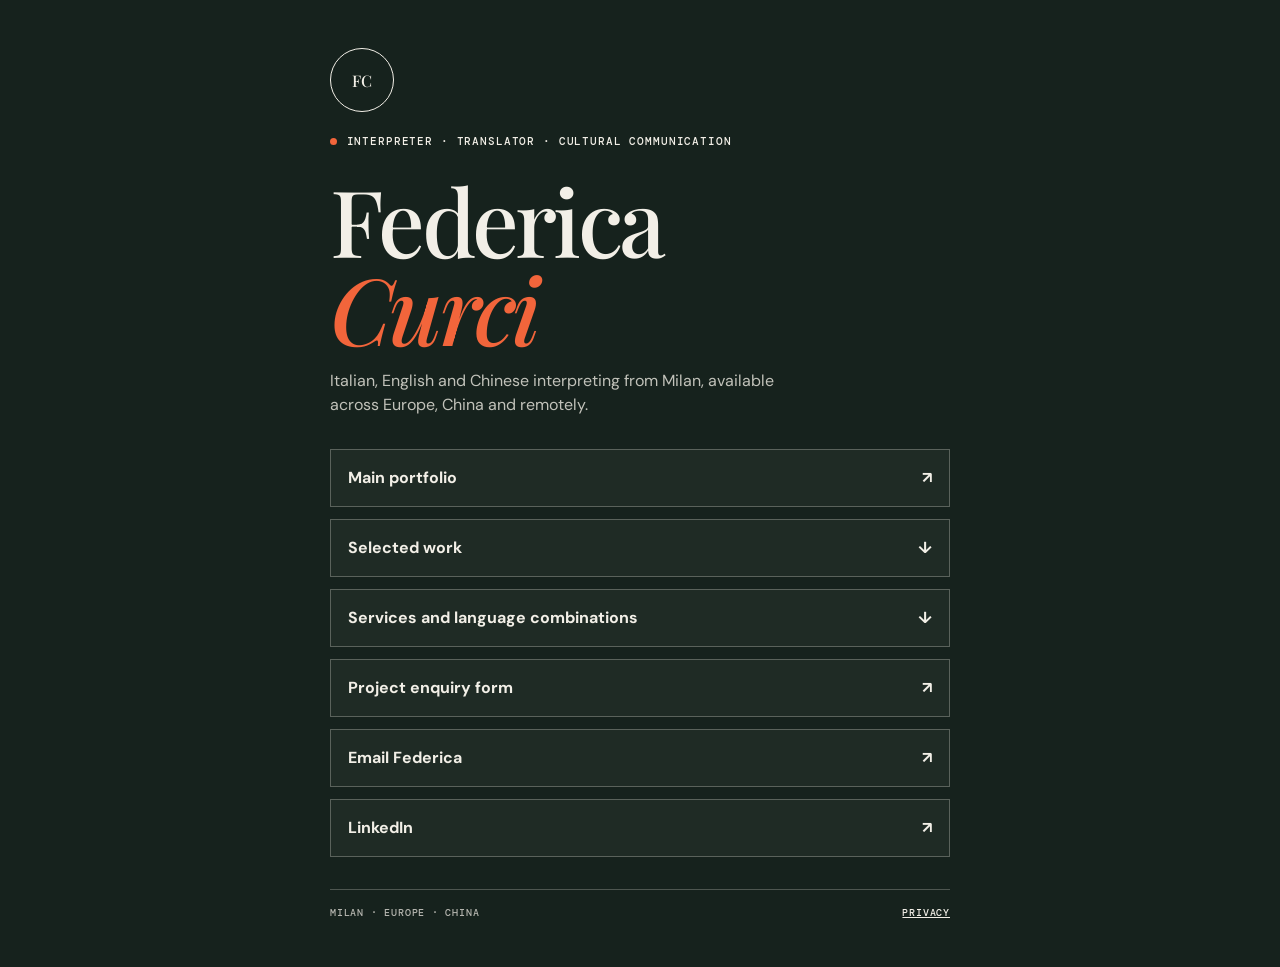
==== links.html @ 12955c50 "Update translations, contact form functionality, and styling for improved user experience - Revised " ====
<!doctype html>
<html lang="en">
  <head>
    <meta charset="UTF-8" />
    <meta name="viewport" content="width=device-width, initial-scale=1.0" />
    <meta name="description" content="All useful links for Federica Curci, interpreter and translator working with Italian, English and Chinese." />
    <meta name="robots" content="index,follow" />
    <link rel="icon" href="favicon.svg" type="image/svg+xml" />
    <link rel="canonical" href="https://federica-curci.github.io/links.html" />
    <title>Federica Curci | Links</title>
    <link rel="preconnect" href="https://fonts.googleapis.com" />
    <link rel="preconnect" href="https://fonts.gstatic.com" crossorigin />
    <link href="https://fonts.googleapis.com/css2?family=DM+Mono:wght@400;500&family=DM+Sans:opsz,wght@9..40,400;9..40,500;9..40,600;9..40,700&family=Playfair+Display:ital,wght@0,500;0,600;1,500&family=Noto+Serif+SC:wght@500;600&display=swap" rel="stylesheet" />
    <link rel="stylesheet" href="styles.css" />
    <style>
      body{background:var(--ink);color:var(--paper)}
      .links-page{min-height:100vh;display:grid;place-items:center;padding-top:3rem;padding-bottom:3rem}
      .links-card{width:min(100%,620px)}
      .links-mark{width:64px;height:64px;border:1px solid var(--paper);border-radius:50%;display:grid;place-items:center;font:500 1rem var(--serif);margin:0 0 1.4rem}
      .links-page h1{font:500 clamp(3rem,9vw,5.8rem)/.95 var(--serif);letter-spacing:-.04em;margin:0}
      .links-page h1 em{color:var(--orange);font-style:italic}
      .links-intro{max-width:31rem;color:rgba(242,239,231,.78);margin:1.1rem 0 2rem}
      .links-list{display:grid;gap:.75rem}
      .links-list a{display:flex;justify-content:space-between;gap:1rem;align-items:center;color:var(--paper);text-decoration:none;border:1px solid rgba(242,239,231,.28);padding:1rem 1.05rem;font-weight:700;background:rgba(242,239,231,.04)}
      .links-list a:hover{background:var(--orange);border-color:var(--orange);color:var(--ink)}
      .links-meta{display:flex;justify-content:space-between;gap:1rem;flex-wrap:wrap;margin-top:2rem;border-top:1px solid rgba(242,239,231,.25);padding-top:1rem;font:500 .62rem var(--mono);letter-spacing:.08em;color:rgba(242,239,231,.72)}
      .links-meta a{color:var(--paper)}
    </style>
  </head>
  <body>
    <main class="links-page section-wrap">
      <section class="links-card">
        <div class="links-mark">FC</div>
        <p class="eyebrow"><span class="dot"></span><span>Interpreter · Translator · Cultural Communication</span></p>
        <h1>Federica<br /><em>Curci</em></h1>
        <p class="links-intro">Italian, English and Chinese interpreting from Milan, available across Europe, China and remotely.</p>
        <div class="links-list" aria-label="Federica Curci links">
          <a href="index.html"><span>Main portfolio</span><span>↗</span></a>
          <a href="index.html#work"><span>Selected work</span><span>↓</span></a>
          <a href="index.html#services"><span>Services and language combinations</span><span>↓</span></a>
          <a href="index.html#contact"><span>Project enquiry form</span><span>↗</span></a>
          <a href="mailto:federicacurci9@gmail.com"><span>Email Federica</span><span>↗</span></a>
          <a href="https://www.linkedin.com/in/federica-curci" target="_blank" rel="noreferrer"><span>LinkedIn</span><span>↗</span></a>
        </div>
        <div class="links-meta">
          <span>MILAN · EUROPE · CHINA</span>
          <a href="privacy.html">PRIVACY</a>
        </div>
      </section>
    </main>
  </body>
</html>
---- styles.css ----
:root{--ink:#16221d;--paper:#f2efe7;--lime:#c8e954;--orange:#f2653b;--blue:#9bd4db;--line:rgba(22,34,29,.2);--serif:"Playfair Display",Georgia,serif;--sans:"DM Sans",Arial,sans-serif;--mono:"DM Mono",monospace}*{box-sizing:border-box}html{scroll-behavior:smooth}body{margin:0;background:var(--paper);color:var(--ink);font-family:var(--sans);font-size:16px;line-height:1.5}.page-noise{position:fixed;inset:0;pointer-events:none;z-index:20;opacity:.05;background-image:url("data:image/svg+xml,%3Csvg viewBox='0 0 180 180' xmlns='http://www.w3.org/2000/svg'%3E%3Cfilter id='n'%3E%3CfeTurbulence type='fractalNoise' baseFrequency='.9' numOctaves='4' stitchTiles='stitch'/%3E%3C/filter%3E%3Crect width='100%25' height='100%25' filter='url(%23n)' opacity='.8'/%3E%3C/svg%3E")}.skip-link{position:fixed;left:1rem;top:-5rem;z-index:50;background:var(--ink);color:#fff;padding:.6rem 1rem}.skip-link:focus{top:1rem}.site-header{height:84px;display:flex;align-items:center;justify-content:space-between;padding:0 clamp(1.25rem,4vw,5rem);border-bottom:1px solid var(--line);position:relative;z-index:10;background:var(--paper)}.brand{display:flex;align-items:center;gap:.7rem;color:var(--ink);text-decoration:none;font-size:.81rem;font-weight:700;line-height:1.05;letter-spacing:.02em}.brand-mark{display:grid;place-items:center;width:34px;height:34px;border:1px solid var(--ink);border-radius:50%;font-family:var(--serif);font-size:.8rem}.desktop-nav{display:flex;gap:2.4rem;margin-left:auto;margin-right:3rem}.desktop-nav a,.text-link{color:var(--ink);text-decoration:none;font-size:.79rem;font-weight:600;letter-spacing:.03em}.desktop-nav a:hover,.text-link:hover{color:var(--orange)}.header-actions{display:flex;align-items:center;gap:1rem}.language-picker{display:flex;gap:.1rem}.lang{font:500 .68rem var(--mono);background:none;border:0;padding:.32rem .28rem;cursor:pointer;color:rgba(22,34,29,.5)}.lang.is-active{color:var(--ink);text-decoration:underline;text-underline-offset:4px}.button{display:inline-flex;align-items:center;gap:1.3rem;background:var(--ink);color:#fff!important;text-decoration:none;padding:1rem 1.25rem;font-size:.73rem;letter-spacing:.03em;font-weight:700;transition:transform .2s,background .2s}.button:hover{transform:translateY(-2px);background:var(--orange)}.button span{font-size:1rem}.button-small{padding:.7rem 1rem;font-size:.67rem}.menu-button{display:none;border:0;background:none;width:35px;height:32px;padding:5px;cursor:pointer}.menu-button span{display:block;height:1px;background:var(--ink);margin:6px 0}.section-wrap{padding-left:clamp(1.25rem,8vw,10rem);padding-right:clamp(1.25rem,8vw,10rem)}.hero{min-height:calc(100vh - 84px);padding-top:clamp(4.5rem,10vw,10rem);display:grid;grid-template-columns:1.05fr .95fr;grid-template-rows:auto 1fr auto;column-gap:5vw;position:relative;overflow:hidden}.hero-copy{position:relative;z-index:2}.eyebrow{font:500 .67rem var(--mono);letter-spacing:.08em;text-transform:uppercase;margin:0 0 1.7rem;display:flex;align-items:center;gap:.6rem}.dot{display:inline-block;width:7px;height:7px;background:var(--orange);border-radius:50%}.hero h1,.section-heading h2,.services h2,.about-statement,.process h2,.faq h2,.contact h2{font:500 clamp(3.5rem,6.9vw,7.8rem)/.95 var(--serif);letter-spacing:-.055em;margin:0}.hero h1 em,.section-heading h2 em,.services h2 em,.about-statement em,.process h2 em,.faq h2 em,.contact h2 em{font-weight:500;color:var(--orange)}.hero-intro{font-size:clamp(1rem,1.3vw,1.23rem);max-width:27rem;margin:2.3rem 0 2.2rem;line-height:1.55}.hero-actions{display:flex;align-items:center;gap:1.7rem}.hero-actions .text-link span,.about .text-link span{font-size:1.05rem;margin-left:.3rem}.hero-art{position:relative;min-height:490px;margin-top:-4rem;overflow:hidden;background:var(--lime);isolation:isolate}.hero-art:before{content:"";position:absolute;inset:0;background:repeating-linear-gradient(90deg,transparent 0,transparent calc(25% - 1px),rgba(22,34,29,.12) calc(25% - 1px),rgba(22,34,29,.12) 25%);z-index:-1}.sun{position:absolute;top:11%;left:20%;font-family:"Noto Serif SC",serif;font-size:clamp(8rem,15vw,16rem);width:46%;aspect-ratio:1;border-radius:50%;background:var(--orange);display:grid;place-items:center;line-height:1;color:var(--paper);z-index:2}.arch{position:absolute;border:1px solid var(--ink);border-bottom:0;border-radius:50% 50% 0 0}.arch-one{width:80%;height:76%;bottom:0;right:-19%}.arch-two{width:59%;height:56%;bottom:0;right:-6%}.arch-three{width:35%;height:33%;bottom:0;right:7%}.art-label{position:absolute;font:500 .61rem var(--mono);letter-spacing:.08em;text-transform:uppercase}.art-label-one{top:7%;right:8%;writing-mode:vertical-rl}.art-label-two{bottom:15%;left:8%;writing-mode:vertical-rl;transform:rotate(180deg)}.grid-word{position:absolute;right:15%;bottom:9%;font:500 3rem "Noto Serif SC",serif}.art-caption{position:absolute;bottom:5%;left:22%;font:500 .62rem/1.5 var(--mono);letter-spacing:.08em}.art-caption b{color:var(--orange);font-size:1rem}.hero-foot{grid-column:1/-1;display:flex;justify-content:space-between;align-items:end;font:500 .64rem var(--mono);letter-spacing:.08em;margin-top:3rem;padding-bottom:1.5rem}.scroll-cue{display:flex;align-items:center;gap:.5rem}.scroll-cue i{display:block;height:38px;width:1px;background:var(--ink)}.marquee{overflow:hidden;background:var(--ink);color:var(--paper);padding:.85rem 0;white-space:nowrap}.marquee-track{display:flex;width:max-content;align-items:center;gap:1.5rem;font:500 .7rem var(--mono);letter-spacing:.12em;animation:scroll 28s linear infinite}.marquee i{color:var(--lime);font-style:normal}@keyframes scroll{to{transform:translateX(-50%)}}.work{padding-top:clamp(5rem,11vw,12rem);padding-bottom:clamp(5rem,10vw,11rem)}.section-heading{display:grid;grid-template-columns:1fr 1.35fr;gap:4rem;align-items:start;margin-bottom:5.5rem}.section-heading .eyebrow{margin-top:.6rem}.section-heading h2{grid-column:2}.section-heading>p:last-child{grid-column:2;max-width:28rem;font-size:1.03rem;margin:1rem 0 0}.case-list{border-top:1px solid var(--line)}.case-card{display:grid;grid-template-columns:11% 42% 1fr;gap:3.5vw;padding:2.2rem 0;border-bottom:1px solid var(--line);align-items:center}.case-number{font:500 .62rem var(--mono);letter-spacing:.08em;align-self:start}.case-image{aspect-ratio:1.45;position:relative;overflow:hidden}.image-place{position:absolute;left:1.15rem;top:1rem;font:500 .58rem/1.35 var(--mono);letter-spacing:.1em;z-index:2}.image-beijing{background:#d6b4a1;background-image:linear-gradient(140deg,transparent 0 43%,rgba(22,34,29,.5) 43.3% 43.8%,transparent 44%),linear-gradient(25deg,transparent 0 61%,rgba(22,34,29,.5) 61.4% 62%,transparent 62%),radial-gradient(circle at 70% 75%,var(--orange) 0 18%,transparent 18.3%)}.paper-mark{font:600 clamp(4rem,8vw,9rem) "Noto Serif SC",serif;color:var(--ink);opacity:.9;position:absolute;bottom:-1rem;right:1.3rem}.image-shanghai{background:var(--blue);background-image:repeating-linear-gradient(90deg,transparent 0 16%,rgba(22,34,29,.55) 16.4% 17%,transparent 17.4% 24%),linear-gradient(0deg,rgba(22,34,29,.15) 1px,transparent 1px);background-size:auto,100% 29%}.stamp{position:absolute;right:15%;top:20%;border:2px solid var(--orange);color:var(--orange);font:600 3rem "Noto Serif SC",serif;padding:.2rem .5rem;transform:rotate(-12deg)}.image-europe{background:var(--lime);background-image:radial-gradient(var(--ink) .7px,transparent .7px);background-size:10px 10px}.line-map{position:absolute;inset:0}.line-map i{position:absolute;display:block;border:1px solid var(--ink);border-radius:50%}.line-map i:nth-child(1){width:70%;height:44%;top:25%;left:8%;transform:rotate(-18deg)}.line-map i:nth-child(2){width:55%;height:35%;top:32%;left:22%;transform:rotate(18deg)}.line-map i:nth-child(3){width:3.3rem;height:3.3rem;background:var(--orange);border:0;right:20%;top:23%}.case-type{font:500 .64rem var(--mono);letter-spacing:.09em;text-transform:uppercase;color:var(--orange);margin:0 0 .8rem}.case-details h3{font:500 clamp(1.8rem,3vw,3.25rem)/1 var(--serif);letter-spacing:-.04em;margin:0 0 1rem}.case-details>p:not(.case-type){max-width:29rem;font-size:.92rem;margin:0 0 1.3rem}.case-tag{font:500 .61rem var(--mono);letter-spacing:.08em;border:1px solid var(--line);padding:.35rem .55rem}.services{background:var(--ink);color:var(--paper);display:grid;grid-template-columns:.9fr 1.1fr;gap:10vw;padding-top:clamp(5rem,10vw,11rem);padding-bottom:clamp(5rem,10vw,11rem)}.services-visual{position:relative;align-self:stretch;min-height:440px;background:var(--orange);overflow:hidden;padding:2rem}.services-cn{font:500 clamp(3.9rem,7vw,7.5rem)/1.2 "Noto Serif SC",serif;position:absolute;left:14%;top:12%;color:var(--paper)}.services-visual p{position:absolute;right:1.1rem;bottom:1rem;writing-mode:vertical-rl;margin:0;font:500 .58rem var(--mono);letter-spacing:.1em}.services .eyebrow{color:var(--lime)}.services h2{font-size:clamp(3rem,5vw,5.6rem)}.service-rows{margin-top:3rem;border-top:1px solid rgba(242,239,231,.25)}.service-rows details{border-bottom:1px solid rgba(242,239,231,.25);padding:1.2rem 0}.service-rows summary,.faq summary{cursor:pointer;list-style:none;display:grid;grid-template-columns:2.4rem 1fr auto;align-items:center;gap:.6rem}.service-rows summary::-webkit-details-marker,.faq summary::-webkit-details-marker{display:none}.service-rows summary span{font:500 .6rem var(--mono);color:var(--lime)}.service-rows summary strong{font:500 1.2rem var(--serif)}.service-rows summary b,.faq summary b{font:400 1.2rem var(--sans);transition:transform .2s}.service-rows details[open] summary b,.faq details[open] summary b{transform:rotate(45deg)}.service-rows p{max-width:32rem;margin:.8rem 2.9rem 0;font-size:.89rem;color:rgba(242,239,231,.77)}.about{padding-top:clamp(5rem,10vw,11rem);padding-bottom:clamp(5rem,11vw,12rem)}.about-top{display:flex;justify-content:space-between;align-items:start}.about-location{font:500 .61rem/1.5 var(--mono);letter-spacing:.09em;text-align:right}.about-statement{max-width:71rem;font-size:clamp(2.7rem,5.5vw,6.3rem);margin:7rem 0}.about-statement p{margin:0}.about-grid{display:grid;grid-template-columns:1fr 1.3fr .9fr;gap:4.5vw;align-items:start}.quote-card{background:var(--blue);padding:1.6rem;min-height:218px}.quote-card>span{font:500 4rem/1 var(--serif);color:var(--orange)}.quote-card p{font:500 1.15rem/1.25 var(--serif);margin:1rem 0 0}.bio{font-size:.96rem}.bio p{margin:0 0 1.2rem}.credential-list{border-top:1px solid var(--line)}.credential-list div{padding:.8rem 0;border-bottom:1px solid var(--line);display:flex;flex-direction:column;gap:.3rem}.credential-list span{font:500 .58rem var(--mono);letter-spacing:.08em}.credential-list b{font:500 .73rem var(--sans);letter-spacing:.03em}.process{background:var(--blue);padding:clamp(5rem,10vw,11rem) 0}.process-heading{display:grid;grid-template-columns:1fr 1.35fr;gap:4rem}.process-heading h2{grid-column:2;font-size:clamp(3rem,5.3vw,6rem)}.process-list{list-style:none;padding:0;margin:4.5rem 0 0;display:grid;grid-template-columns:repeat(3,1fr);border-top:1px solid var(--line)}.process-list li{padding:1.6rem 2rem 1rem 0;border-right:1px solid var(--line);min-height:175px}.process-list li+li{padding-left:2rem}.process-list li:last-child{border-right:0}.process-list span{font:500 .61rem var(--mono);letter-spacing:.08em}.process-list h3{font:500 1.5rem var(--serif);margin:2rem 0 .4rem}.process-list p{font-size:.83rem;max-width:15rem;margin:0}.faq{padding-top:clamp(5rem,10vw,11rem);padding-bottom:clamp(5rem,10vw,11rem);display:grid;grid-template-columns:.9fr 1.1fr;gap:10vw}.faq h2{font-size:clamp(3rem,4.5vw,5.2rem)}.faq-list{border-top:1px solid var(--line)}.faq details{padding:1.15rem 0;border-bottom:1px solid var(--line)}.faq summary{font:500 1.1rem/1.2 var(--serif);grid-template-columns:1fr auto}.faq p{font-size:.88rem;margin:.9rem 2rem 0 0;max-width:29rem}.contact{background:var(--orange);padding-top:clamp(5rem,10vw,11rem);padding-bottom:2rem;min-height:690px;display:flex;flex-direction:column;position:relative}.contact h2{font-size:clamp(3.5rem,7vw,8rem);margin-top:.6rem}.contact h2 em{color:var(--paper)}.contact-note{max-width:26rem;font-size:1.02rem;margin:2rem 0}.contact-email{font:500 clamp(1.1rem,2.4vw,2.5rem) var(--sans);color:var(--ink);text-decoration:none;border-bottom:1px solid var(--ink);width:max-content;max-width:100%;padding-bottom:.45rem;overflow-wrap:anywhere}.contact-email span{font-family:var(--serif)}.contact-bottom{margin-top:auto;padding-top:3rem;border-top:1px solid rgba(22,34,29,.4);display:flex;justify-content:space-between;gap:1rem;font:500 .61rem var(--mono);letter-spacing:.08em}.contact-bottom a{color:var(--ink)}footer{padding:1.2rem clamp(1.25rem,4vw,5rem);background:var(--ink);color:var(--paper);display:flex;justify-content:space-between;gap:1rem;font:500 .58rem var(--mono);letter-spacing:.07em}footer a{color:var(--paper)}.reveal{opacity:0;transform:translateY(18px);transition:opacity .7s ease,transform .7s ease}.reveal.is-visible{opacity:1;transform:none}@media(max-width:760px){.site-header{height:68px}.desktop-nav,.desktop-cta{display:none}.menu-button{display:block}.header-actions{gap:.3rem}.hero{display:block;padding-top:4.4rem;min-height:auto}.hero h1{font-size:clamp(3.35rem,16vw,5.2rem)}.hero-art{margin:4rem 0 0;min-height:390px}.hero-foot{margin-top:2rem}.scroll-cue{display:none}.section-heading,.services,.about-grid,.process-heading,.faq{display:block}.section-heading h2{margin-top:1rem}.section-heading>p:last-child{margin-top:1.6rem}.case-card{grid-template-columns:1fr;gap:1rem;padding:1.4rem 0 2rem}.case-number{order:0}.case-image{order:1}.case-details{order:2}.services{padding-top:5rem;padding-bottom:5rem}.services-visual{min-height:315px;margin-bottom:4rem}.services h2{font-size:3.1rem}.about-statement{margin:5rem 0;font-size:2.8rem}.quote-card{margin-bottom:2rem}.bio{margin-bottom:2rem}.process-heading h2{margin-top:1rem}.process-list{grid-template-columns:1fr;margin-top:3rem}.process-list li,.process-list li+li{padding:1.3rem 0;border-right:0;border-bottom:1px solid var(--line);min-height:0}.process-list h3{margin:1rem 0 .3rem}.faq-intro{margin-bottom:3rem}.contact{min-height:560px}.contact-bottom{flex-wrap:wrap}.contact-email{font-size:1.05rem}footer{flex-wrap:wrap}.menu-open .desktop-nav{display:flex;position:absolute;left:0;right:0;top:68px;background:var(--paper);padding:1.5rem;flex-direction:column;gap:1rem;border-bottom:1px solid var(--line)}.menu-open .desktop-nav a{font-size:1rem}}@media(prefers-reduced-motion:reduce){html{scroll-behavior:auto}.reveal{opacity:1;transform:none;transition:none}.marquee-track{animation:none}}
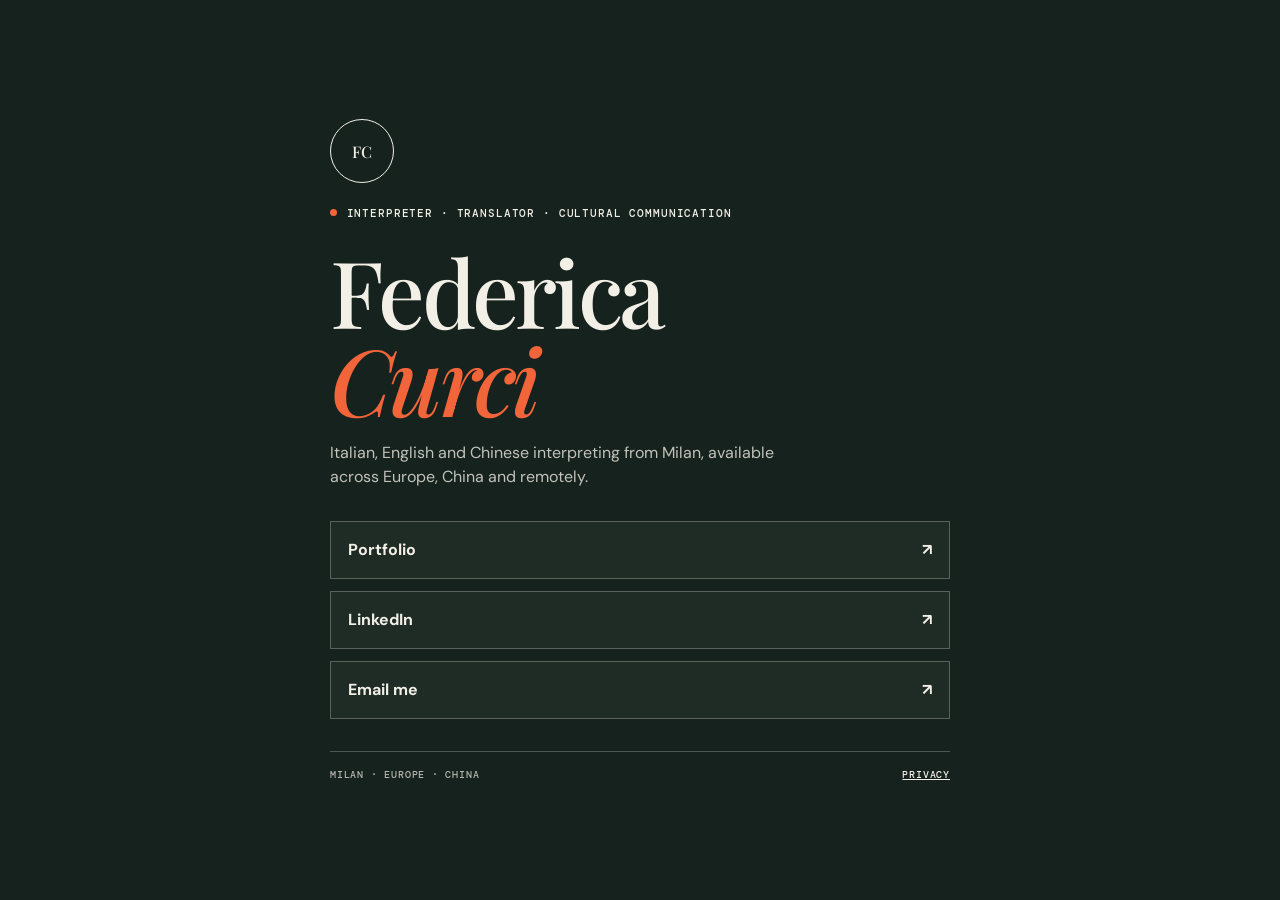
==== commit ca3ae8c7: "Refactor links and contact information for clarity and improved navigation" ====
--- a/links.html
+++ b/links.html
@@ -35,12 +35,9 @@
         <h1>Federica<br /><em>Curci</em></h1>
         <p class="links-intro">Italian, English and Chinese interpreting from Milan, available across Europe, China and remotely.</p>
         <div class="links-list" aria-label="Federica Curci links">
-          <a href="index.html"><span>Main portfolio</span><span>↗</span></a>
-          <a href="index.html#work"><span>Selected work</span><span>↓</span></a>
-          <a href="index.html#services"><span>Services and language combinations</span><span>↓</span></a>
-          <a href="index.html#contact"><span>Project enquiry form</span><span>↗</span></a>
-          <a href="mailto:federicacurci9@gmail.com"><span>Email Federica</span><span>↗</span></a>
+          <a href="index.html"><span>Portfolio</span><span>↗</span></a>
           <a href="https://www.linkedin.com/in/federica-curci" target="_blank" rel="noreferrer"><span>LinkedIn</span><span>↗</span></a>
+          <a href="mailto:federicacurci9@gmail.com"><span>Email me</span><span>↗</span></a>
         </div>
         <div class="links-meta">
           <span>MILAN · EUROPE · CHINA</span>
